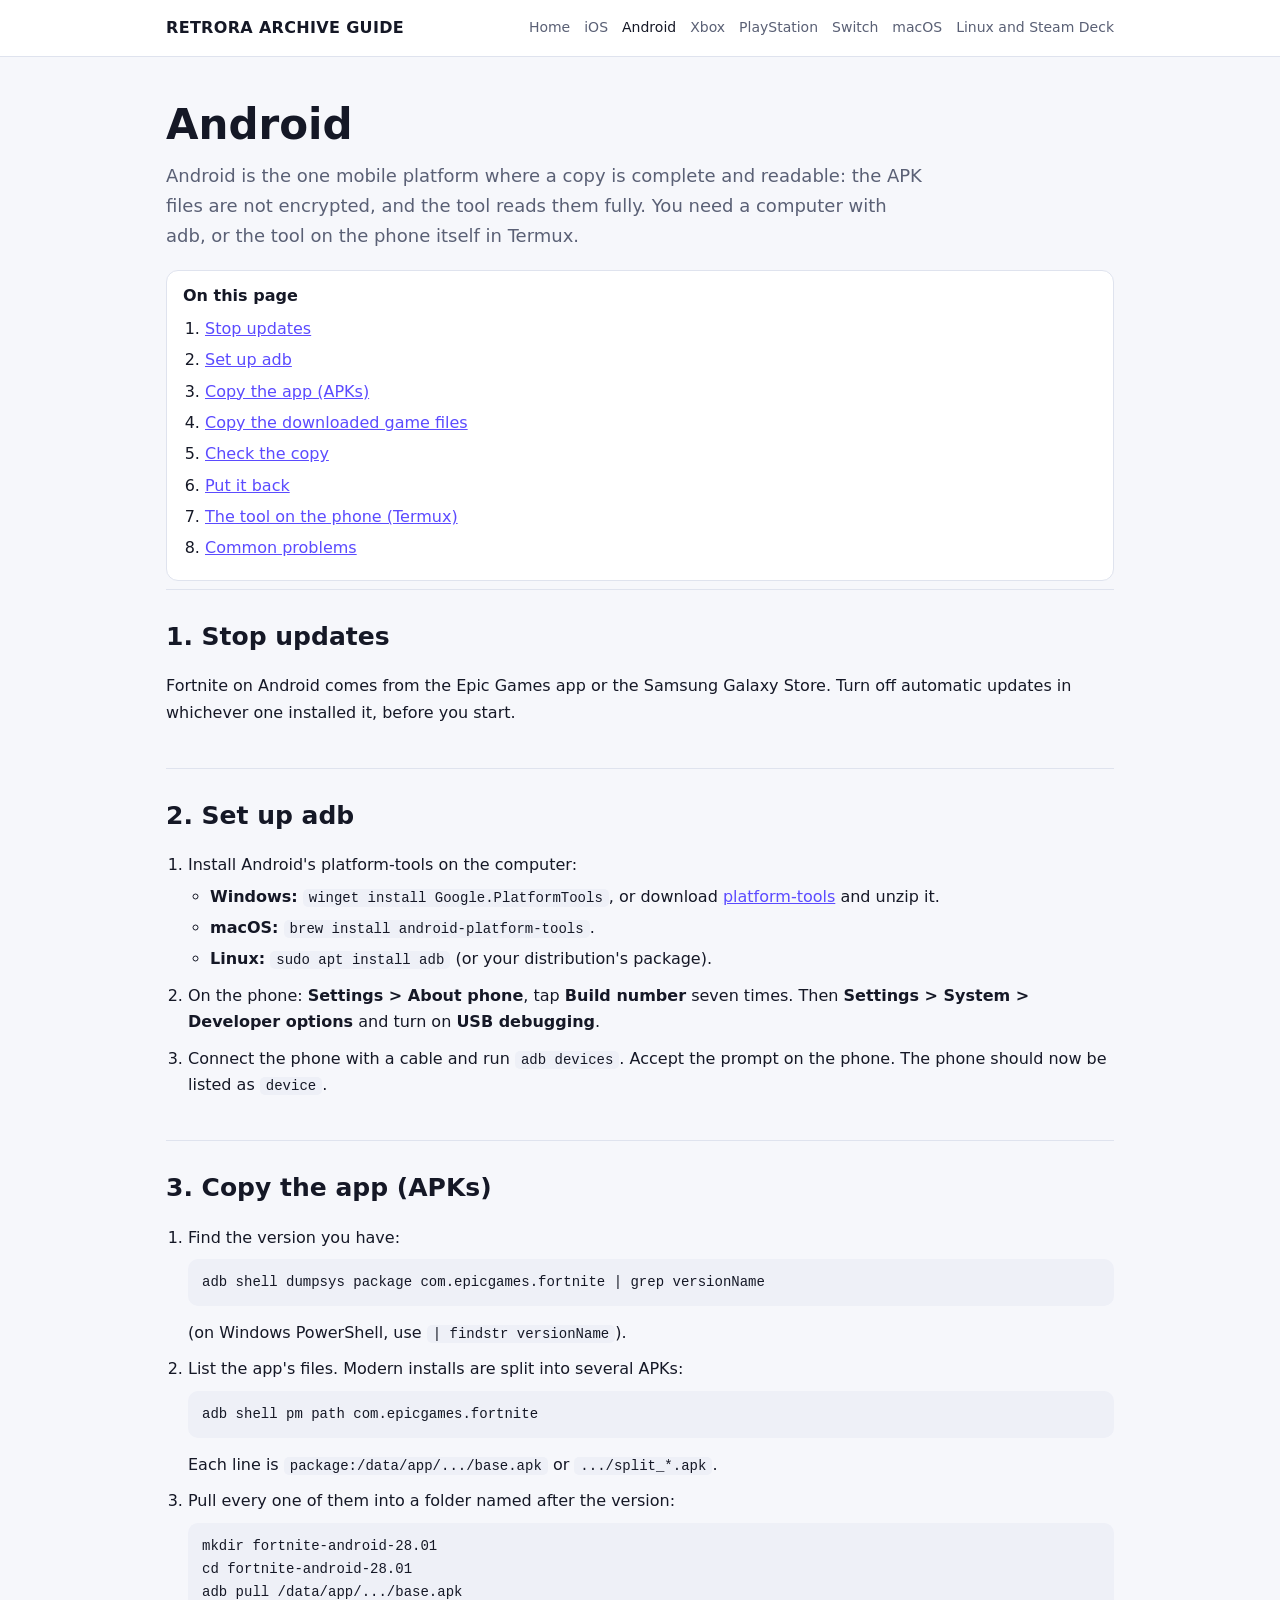
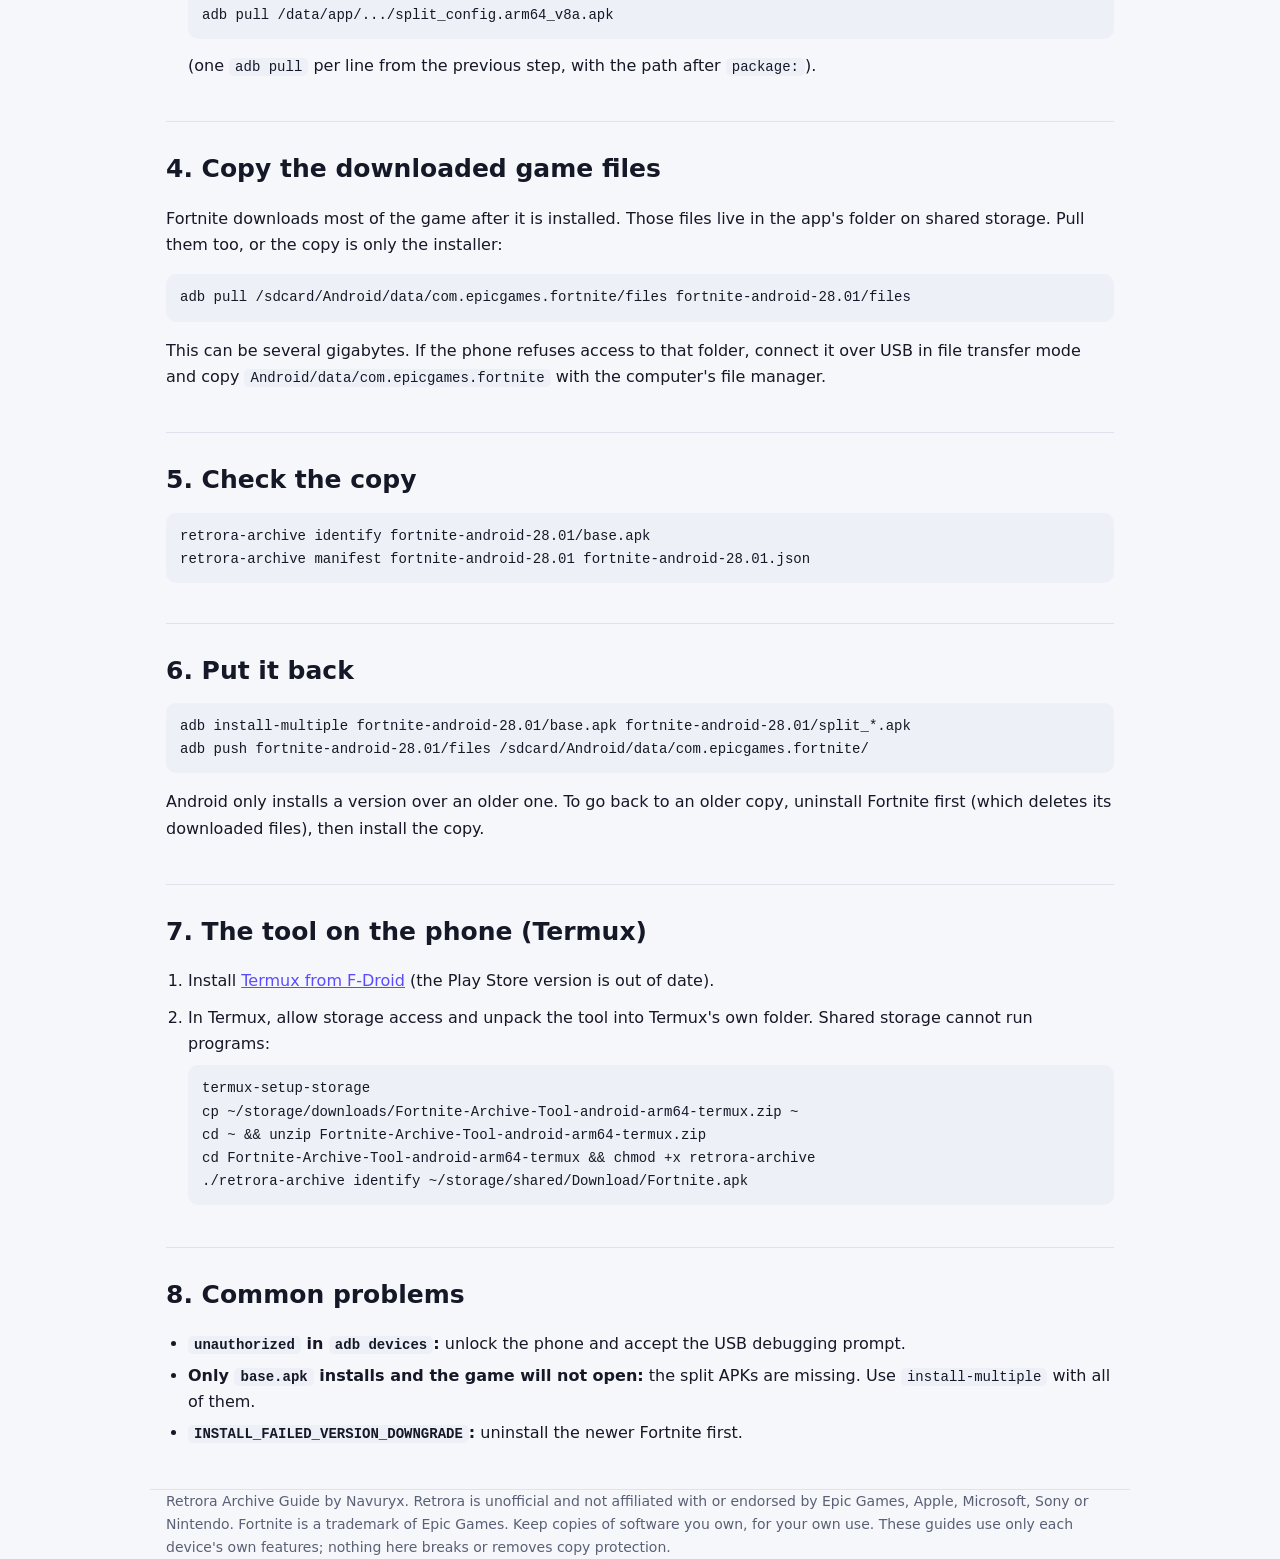
==== guides/android.html @ 230e7e92 "In-depth guides for iOS, Android, Xbox, PlayStation, Switch, macOS, Linux and Steam Deck; release do" ====
<!doctype html>
<html lang="en">
<head>
<meta charset="utf-8">
<meta name="viewport" content="width=device-width, initial-scale=1">
<title>Android guide: Retrora Archive Guide</title>
<meta name="description" content="Keep a full copy of Fortnite for Android with adb: the split APKs, the downloaded game files, and putting it all back.">
<link rel="stylesheet" href="../style.css">
</head>
<body>
<header>
  <div class="wrap bar">
    <a class="brand" href="../index.html">RETRORA ARCHIVE GUIDE</a>
    <nav>
      <a href="../index.html">Home</a>
      <a href="../guides/ios.html">iOS</a>
      <a href="../guides/android.html" aria-current="page">Android</a>
      <a href="../guides/xbox.html">Xbox</a>
      <a href="../guides/playstation.html">PlayStation</a>
      <a href="../guides/switch.html">Switch</a>
      <a href="../guides/macos.html">macOS</a>
      <a href="../guides/linux-steamdeck.html">Linux and Steam Deck</a>
    </nav>
  </div>
</header>
<main class="wrap">
  <div class="hero">
    <h1>Android</h1>
    <p class="lead">Android is the one mobile platform where a copy is complete and readable: the APK files are not encrypted, and the
    tool reads them fully. You need a computer with adb, or the tool on the phone itself in Termux.</p>
  </div>
  <div class="toc"><strong>On this page</strong><ol>
    <li><a href="#updates">Stop updates</a></li>
    <li><a href="#adb">Set up adb</a></li>
    <li><a href="#copy">Copy the app (APKs)</a></li>
    <li><a href="#files">Copy the downloaded game files</a></li>
    <li><a href="#check">Check the copy</a></li>
    <li><a href="#back">Put it back</a></li>
    <li><a href="#termux">The tool on the phone (Termux)</a></li>
    <li><a href="#problems">Common problems</a></li>
  </ol></div>

  <section id="updates">
    <h2>1. Stop updates</h2>
    <p>Fortnite on Android comes from the Epic Games app or the Samsung Galaxy Store. Turn off automatic updates in whichever one
    installed it, before you start.</p>
  </section>

  <section id="adb">
    <h2>2. Set up adb</h2>
    <ol class="steps">
      <li>Install Android's platform-tools on the computer:
        <ul>
          <li><strong>Windows:</strong> <code>winget install Google.PlatformTools</code>, or download
          <a href="https://developer.android.com/tools/releases/platform-tools" rel="noopener">platform-tools</a> and unzip it.</li>
          <li><strong>macOS:</strong> <code>brew install android-platform-tools</code>.</li>
          <li><strong>Linux:</strong> <code>sudo apt install adb</code> (or your distribution's package).</li>
        </ul></li>
      <li>On the phone: <strong>Settings &gt; About phone</strong>, tap <strong>Build number</strong> seven times. Then
      <strong>Settings &gt; System &gt; Developer options</strong> and turn on <strong>USB debugging</strong>.</li>
      <li>Connect the phone with a cable and run <code>adb devices</code>. Accept the prompt on the phone. The phone should now be listed
      as <code>device</code>.</li>
    </ol>
  </section>

  <section id="copy">
    <h2>3. Copy the app (APKs)</h2>
    <ol class="steps">
      <li>Find the version you have:
<pre><code>adb shell dumpsys package com.epicgames.fortnite | grep versionName</code></pre>
      (on Windows PowerShell, use <code>| findstr versionName</code>).</li>
      <li>List the app's files. Modern installs are split into several APKs:
<pre><code>adb shell pm path com.epicgames.fortnite</code></pre>
      Each line is <code>package:/data/app/.../base.apk</code> or <code>.../split_*.apk</code>.</li>
      <li>Pull every one of them into a folder named after the version:
<pre><code>mkdir fortnite-android-28.01
cd fortnite-android-28.01
adb pull /data/app/.../base.apk
adb pull /data/app/.../split_config.arm64_v8a.apk</code></pre>
      (one <code>adb pull</code> per line from the previous step, with the path after <code>package:</code>).</li>
    </ol>
  </section>

  <section id="files">
    <h2>4. Copy the downloaded game files</h2>
    <p>Fortnite downloads most of the game after it is installed. Those files live in the app's folder on shared storage. Pull them too,
    or the copy is only the installer:</p>
<pre><code>adb pull /sdcard/Android/data/com.epicgames.fortnite/files fortnite-android-28.01/files</code></pre>
    <p>This can be several gigabytes. If the phone refuses access to that folder, connect it over USB in file transfer mode and copy
    <code>Android/data/com.epicgames.fortnite</code> with the computer's file manager.</p>
  </section>

  <section id="check">
    <h2>5. Check the copy</h2>
<pre><code>retrora-archive identify fortnite-android-28.01/base.apk
retrora-archive manifest fortnite-android-28.01 fortnite-android-28.01.json</code></pre>
  </section>

  <section id="back">
    <h2>6. Put it back</h2>
<pre><code>adb install-multiple fortnite-android-28.01/base.apk fortnite-android-28.01/split_*.apk
adb push fortnite-android-28.01/files /sdcard/Android/data/com.epicgames.fortnite/</code></pre>
    <p>Android only installs a version over an older one. To go back to an older copy, uninstall Fortnite first (which deletes its
    downloaded files), then install the copy.</p>
  </section>

  <section id="termux">
    <h2>7. The tool on the phone (Termux)</h2>
    <ol class="steps">
      <li>Install <a href="https://f-droid.org/packages/com.termux/" rel="noopener">Termux from F-Droid</a> (the Play Store version is
      out of date).</li>
      <li>In Termux, allow storage access and unpack the tool into Termux's own folder. Shared storage cannot run programs:
<pre><code>termux-setup-storage
cp ~/storage/downloads/Fortnite-Archive-Tool-android-arm64-termux.zip ~
cd ~ &amp;&amp; unzip Fortnite-Archive-Tool-android-arm64-termux.zip
cd Fortnite-Archive-Tool-android-arm64-termux &amp;&amp; chmod +x retrora-archive
./retrora-archive identify ~/storage/shared/Download/Fortnite.apk</code></pre></li>
    </ol>
  </section>

  <section id="problems">
    <h2>8. Common problems</h2>
    <ul>
      <li><strong><code>unauthorized</code> in <code>adb devices</code>:</strong> unlock the phone and accept the USB debugging prompt.</li>
      <li><strong>Only <code>base.apk</code> installs and the game will not open:</strong> the split APKs are missing. Use
      <code>install-multiple</code> with all of them.</li>
      <li><strong><code>INSTALL_FAILED_VERSION_DOWNGRADE</code>:</strong> uninstall the newer Fortnite first.</li>
    </ul>
  </section>
</main>
<footer class="wrap">
  Retrora Archive Guide by Navuryx. Retrora is unofficial and not affiliated with or endorsed by Epic Games, Apple, Microsoft, Sony or
  Nintendo. Fortnite is a trademark of Epic Games. Keep copies of software you own, for your own use. These guides use only each
  device's own features; nothing here breaks or removes copy protection.
</footer>
</body>
</html>
---- style.css ----
:root {
  --bg: #f6f7fb; --panel: #ffffff; --text: #151826; --muted: #5a6075; --line: #dfe3ee;
  --accent: #5b4bff; --accent-text: #ffffff; --code: #eef0f7; --warn: #8a5a00; --warn-bg: #fff6e0;
  --ok: #0f6a3c; --ok-bg: #e5f6ec;
}
@media (prefers-color-scheme: dark) {
  :root:not([data-theme="light"]) {
    --bg: #0e1018; --panel: #161a26; --text: #eef0f8; --muted: #a2a8bd; --line: #2a3043;
    --accent: #8b80ff; --accent-text: #0e1018; --code: #1f2433; --warn: #ffd27a; --warn-bg: #2a2412;
    --ok: #7fe0a8; --ok-bg: #12261b;
  }
}
* { box-sizing: border-box; }
html { scroll-behavior: smooth; }
body { margin: 0; background: var(--bg); color: var(--text); font: 16px/1.65 system-ui, -apple-system, "Segoe UI", Roboto, sans-serif; }
a { color: var(--accent); }
.wrap { max-width: 980px; margin: 0 auto; padding: 0 16px; }
header { border-bottom: 1px solid var(--line); background: var(--panel); position: sticky; top: 0; z-index: 2; }
.bar { display: flex; align-items: center; justify-content: space-between; gap: 12px; min-height: 56px; flex-wrap: wrap; padding: 6px 16px; }
.brand { font-weight: 800; letter-spacing: .02em; text-decoration: none; color: var(--text); }
nav { display: flex; gap: 14px; flex-wrap: wrap; font-size: 14px; }
nav a { color: var(--muted); text-decoration: none; }
nav a:hover, nav a[aria-current="page"] { color: var(--text); }
.hero { padding: 44px 0 20px; }
.hero h1 { font-size: clamp(28px, 5vw, 42px); line-height: 1.15; margin: 0 0 12px; }
.lead { color: var(--muted); font-size: 18px; max-width: 760px; margin: 0; }
section { padding: 26px 0; border-top: 1px solid var(--line); }
h2 { font-size: 25px; margin: 0 0 12px; }
h3 { font-size: 19px; margin: 22px 0 8px; }
.grid { display: grid; grid-template-columns: repeat(auto-fit, minmax(250px, 1fr)); gap: 12px; }
.card { background: var(--panel); border: 1px solid var(--line); border-radius: 12px; padding: 16px; }
.card h3 { margin-top: 0; }
.card p { margin: 6px 0 12px; }
.btn { display: inline-block; background: var(--accent); color: var(--accent-text); text-decoration: none; font-weight: 700; padding: 8px 14px; border-radius: 8px; font-size: 14px; }
.btn.secondary { background: transparent; color: var(--accent); border: 1px solid var(--accent); }
.meta { color: var(--muted); font-size: 14px; }
code, pre { font-family: ui-monospace, "Cascadia Code", Consolas, monospace; font-size: 14px; }
code { background: var(--code); padding: 1px 6px; border-radius: 5px; word-break: break-word; }
pre { background: var(--code); padding: 12px 14px; border-radius: 10px; overflow-x: auto; margin: 8px 0 14px; }
pre code { background: none; padding: 0; word-break: normal; }
ol, ul { padding-left: 22px; }
li { margin: 5px 0; }
.note { background: var(--warn-bg); color: var(--warn); border-radius: 10px; padding: 12px 14px; margin: 14px 0; }
.good { background: var(--ok-bg); color: var(--ok); border-radius: 10px; padding: 12px 14px; margin: 14px 0; }
table { width: 100%; border-collapse: collapse; font-size: 15px; }
th, td { text-align: left; padding: 8px 10px; border-bottom: 1px solid var(--line); vertical-align: top; }
th { color: var(--muted); font-weight: 600; }
.table-wrap { overflow-x: auto; }
.steps > li { margin: 10px 0; }
.toc { background: var(--panel); border: 1px solid var(--line); border-radius: 12px; padding: 12px 16px; margin: 0 0 8px; }
.toc ol { margin: 6px 0; }
footer { color: var(--muted); font-size: 14px; padding: 28px 0 40px; border-top: 1px solid var(--line); }
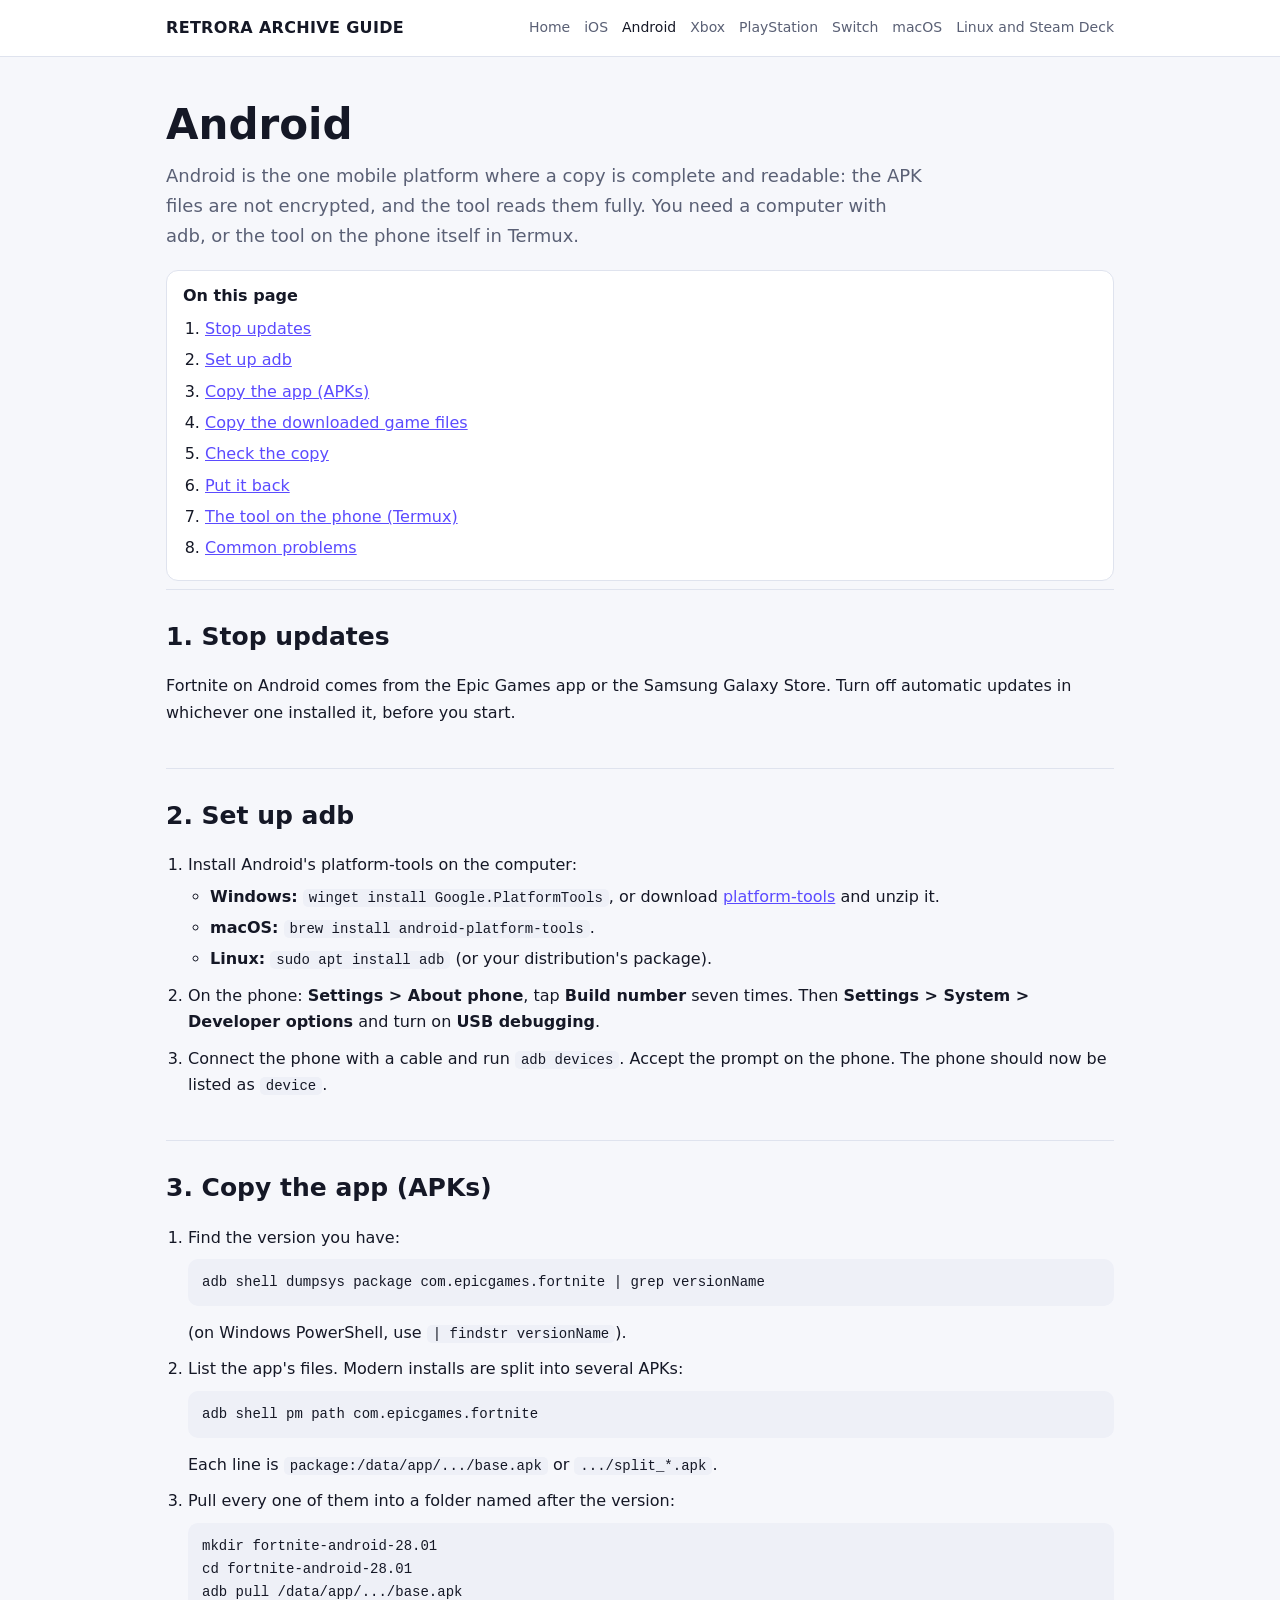
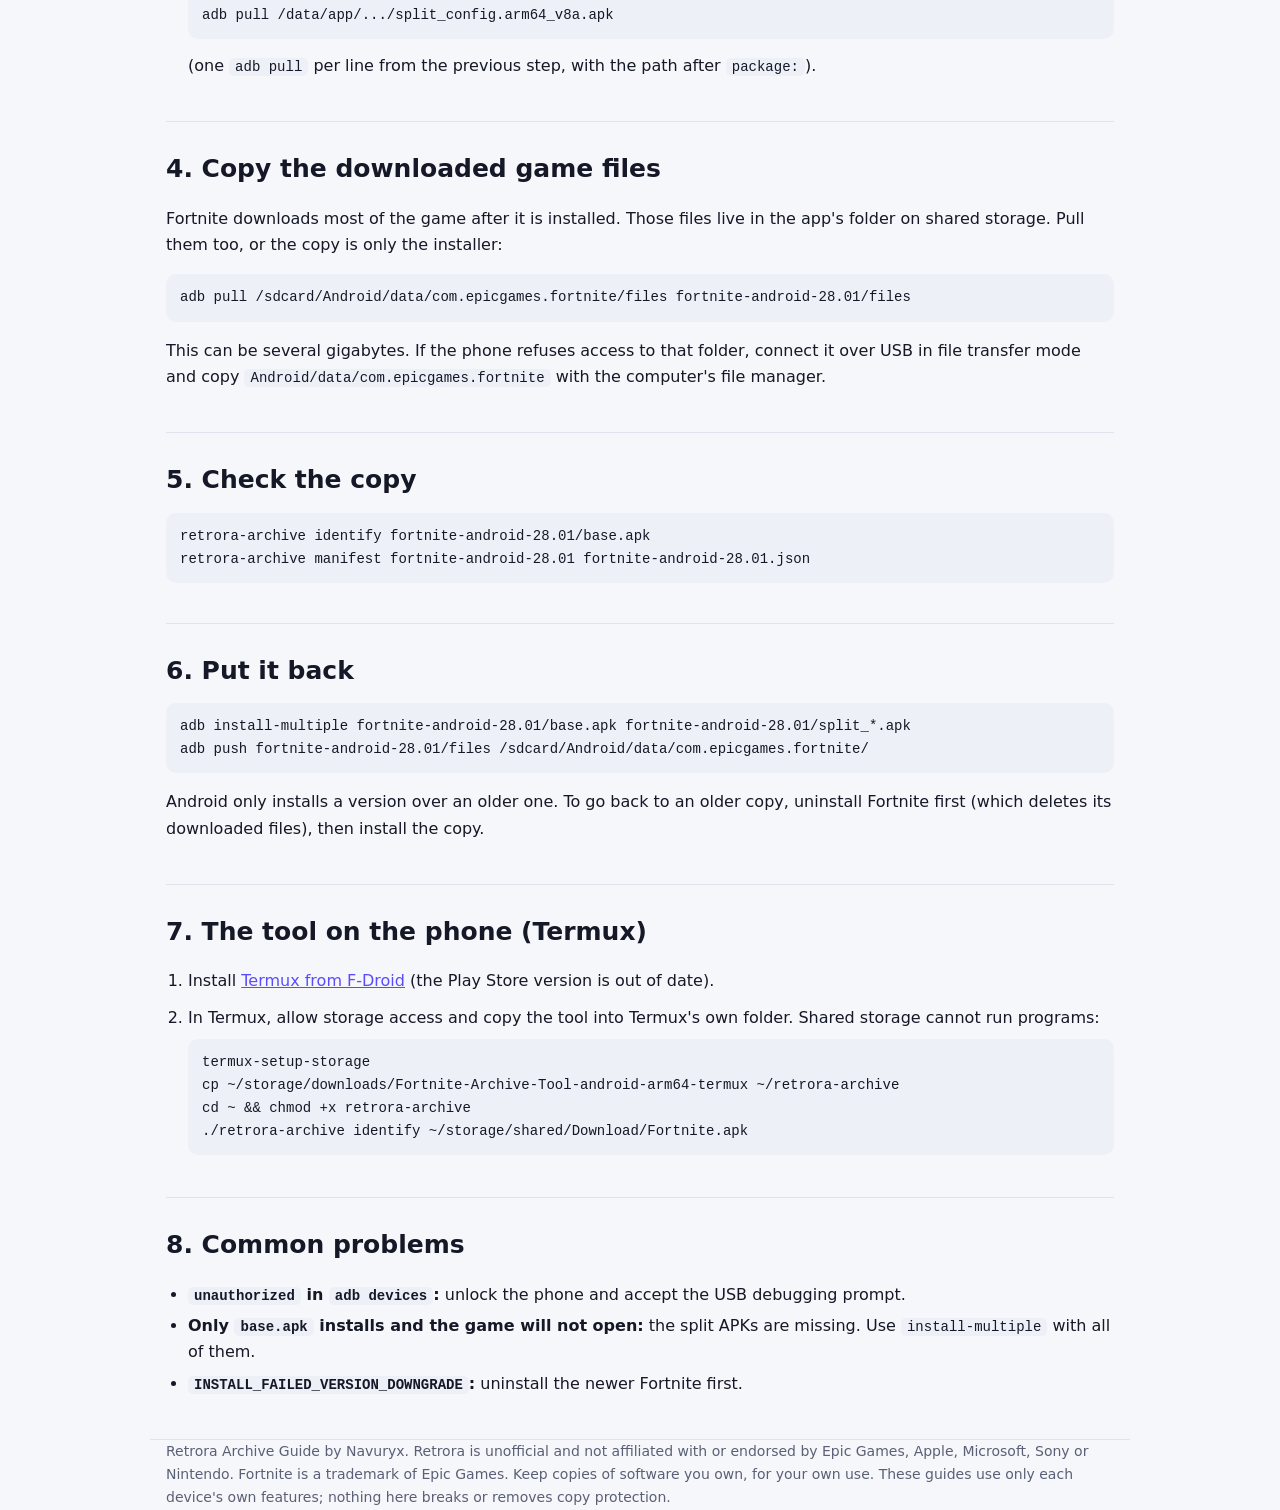
==== commit ad1ac257: "Straight downloads: the .exe, a universal macOS .dmg and bare Linux and Android programs, no zips Co" ====
--- a/guides/android.html
+++ b/guides/android.html
@@ -109,11 +109,10 @@
     <ol class="steps">
       <li>Install <a href="https://f-droid.org/packages/com.termux/" rel="noopener">Termux from F-Droid</a> (the Play Store version is
       out of date).</li>
-      <li>In Termux, allow storage access and unpack the tool into Termux's own folder. Shared storage cannot run programs:
+      <li>In Termux, allow storage access and copy the tool into Termux's own folder. Shared storage cannot run programs:
 <pre><code>termux-setup-storage
-cp ~/storage/downloads/Fortnite-Archive-Tool-android-arm64-termux.zip ~
-cd ~ &amp;&amp; unzip Fortnite-Archive-Tool-android-arm64-termux.zip
-cd Fortnite-Archive-Tool-android-arm64-termux &amp;&amp; chmod +x retrora-archive
+cp ~/storage/downloads/Fortnite-Archive-Tool-android-arm64-termux ~/retrora-archive
+cd ~ &amp;&amp; chmod +x retrora-archive
 ./retrora-archive identify ~/storage/shared/Download/Fortnite.apk</code></pre></li>
     </ol>
   </section>
